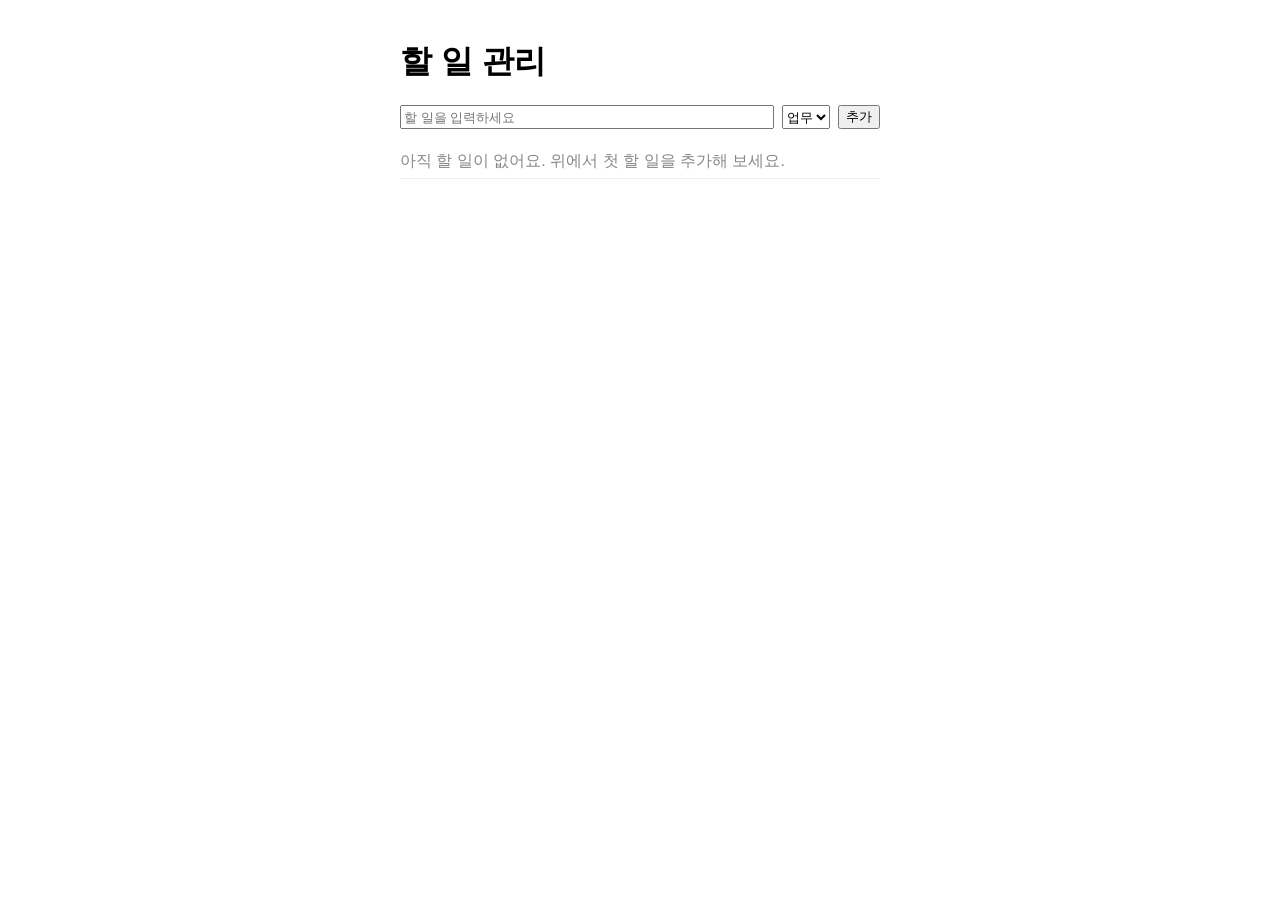
==== Study-02/todo-app/index.html @ 8094982e "Add core todo actions: add, toggle, edit, delete Implements addTodo/updateTodo/toggleTodo/deleteTodo" ====
<!DOCTYPE html>
<html lang="ko">
<head>
  <meta charset="UTF-8">
  <meta name="viewport" content="width=device-width, initial-scale=1.0">
  <title>할 일 관리</title>
  <link rel="stylesheet" href="style.css">
</head>
<body>
  <h1>할 일 관리</h1>

  <!-- 진행률 영역: 다음 단계에서 채운다 -->
  <div id="progress"></div>

  <!-- 할 일 입력 폼 -->
  <form id="todo-form">
    <input type="text" id="todo-input" placeholder="할 일을 입력하세요" maxlength="100">
    <select id="todo-category">
      <option value="work">업무</option>
      <option value="personal">개인</option>
      <option value="study">공부</option>
    </select>
    <button type="submit">추가</button>
  </form>

  <!-- 필터 탭 영역: 다음 단계에서 채운다 -->
  <div id="filter-tabs"></div>

  <!-- 할 일 목록 -->
  <ul id="todo-list"></ul>

  <!-- 안내 배너 영역: 다음 단계에서 채운다 -->
  <div id="banner"></div>

  <script src="app.js" defer></script>
</body>
</html>
---- Study-02/todo-app/style.css ----
body {
  font-family: sans-serif;
  max-width: 480px;
  margin: 40px auto;
  padding: 0 16px;
}

form {
  display: flex;
  gap: 8px;
  margin-bottom: 16px;
}

#todo-input {
  flex: 1;
}

#todo-list {
  list-style: none;
  padding: 0;
}

#todo-list li {
  display: flex;
  align-items: center;
  gap: 8px;
  padding: 6px 0;
  border-bottom: 1px solid #eee;
}

.todo-text {
  flex: 1;
}

.done .todo-text {
  text-decoration: line-through;
  color: #999;
}

.todo-category {
  font-size: 0.85em;
  color: #666;
}

.todo-edit-input {
  flex: 1;
}

.empty-message {
  color: #888;
  text-align: center;
  padding: 24px 0;
  border-bottom: none;
}
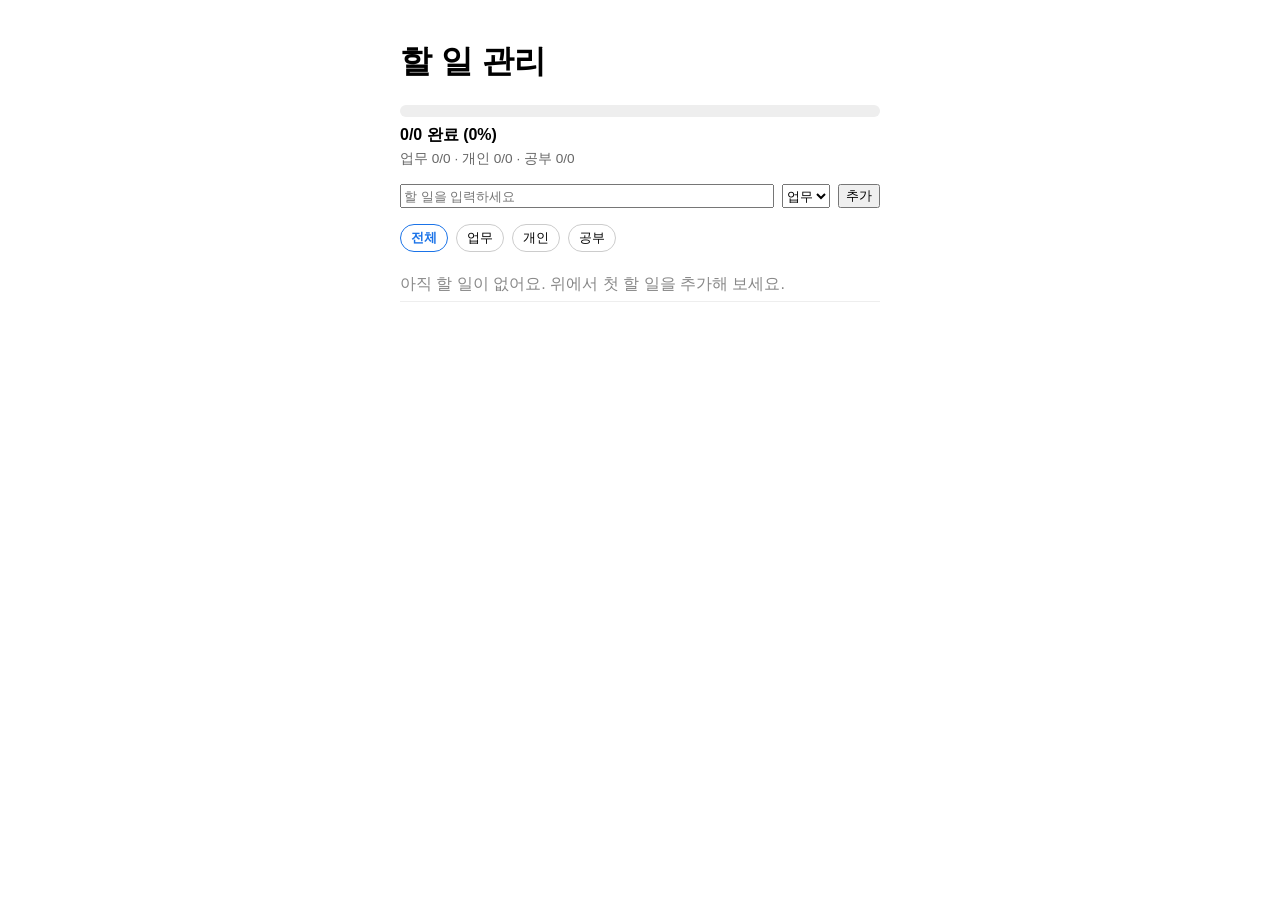
==== commit ef23da10: "Add category filter tabs and progress tracking getVisibleTodos() now filters by state.filter.categor" ====
--- a/Study-02/todo-app/index.html
+++ b/Study-02/todo-app/index.html
@@ -9,7 +9,7 @@
 <body>
   <h1>할 일 관리</h1>
 
-  <!-- 진행률 영역: 다음 단계에서 채운다 -->
+  <!-- 진행률 영역: app.js의 renderProgress()가 채운다 -->
   <div id="progress"></div>
 
   <!-- 할 일 입력 폼 -->
@@ -23,7 +23,7 @@
     <button type="submit">추가</button>
   </form>
 
-  <!-- 필터 탭 영역: 다음 단계에서 채운다 -->
+  <!-- 필터 탭 영역: app.js의 renderFilterTabs()가 채운다 -->
   <div id="filter-tabs"></div>
 
   <!-- 할 일 목록 -->
--- a/Study-02/todo-app/style.css
+++ b/Study-02/todo-app/style.css
@@ -13,6 +13,62 @@
 
 #todo-input {
   flex: 1;
+}
+
+#progress {
+  margin-bottom: 16px;
+}
+
+.progress-track {
+  width: 100%;
+  height: 12px;
+  background: #eee;
+  border-radius: 6px;
+  overflow: hidden;
+}
+
+.progress-fill {
+  height: 100%;
+  width: 0%;
+  background: #4caf50;
+  transition: width 0.3s ease;
+}
+
+.progress-summary {
+  margin: 8px 0 4px;
+  font-weight: bold;
+}
+
+.progress-by-category {
+  margin: 0;
+  font-size: 0.85em;
+  color: #666;
+}
+
+.progress-complete {
+  margin: 8px 0 0;
+  color: #2e7d32;
+  font-weight: bold;
+}
+
+#filter-tabs {
+  display: flex;
+  gap: 8px;
+  margin-bottom: 16px;
+}
+
+.filter-tab {
+  padding: 4px 10px;
+  border: 1px solid #ccc;
+  border-radius: 999px;
+  background: #fff;
+  cursor: pointer;
+}
+
+.filter-tab.active {
+  border-color: #1a73e8;
+  color: #1a73e8;
+  font-weight: bold;
 }
 
 #todo-list {
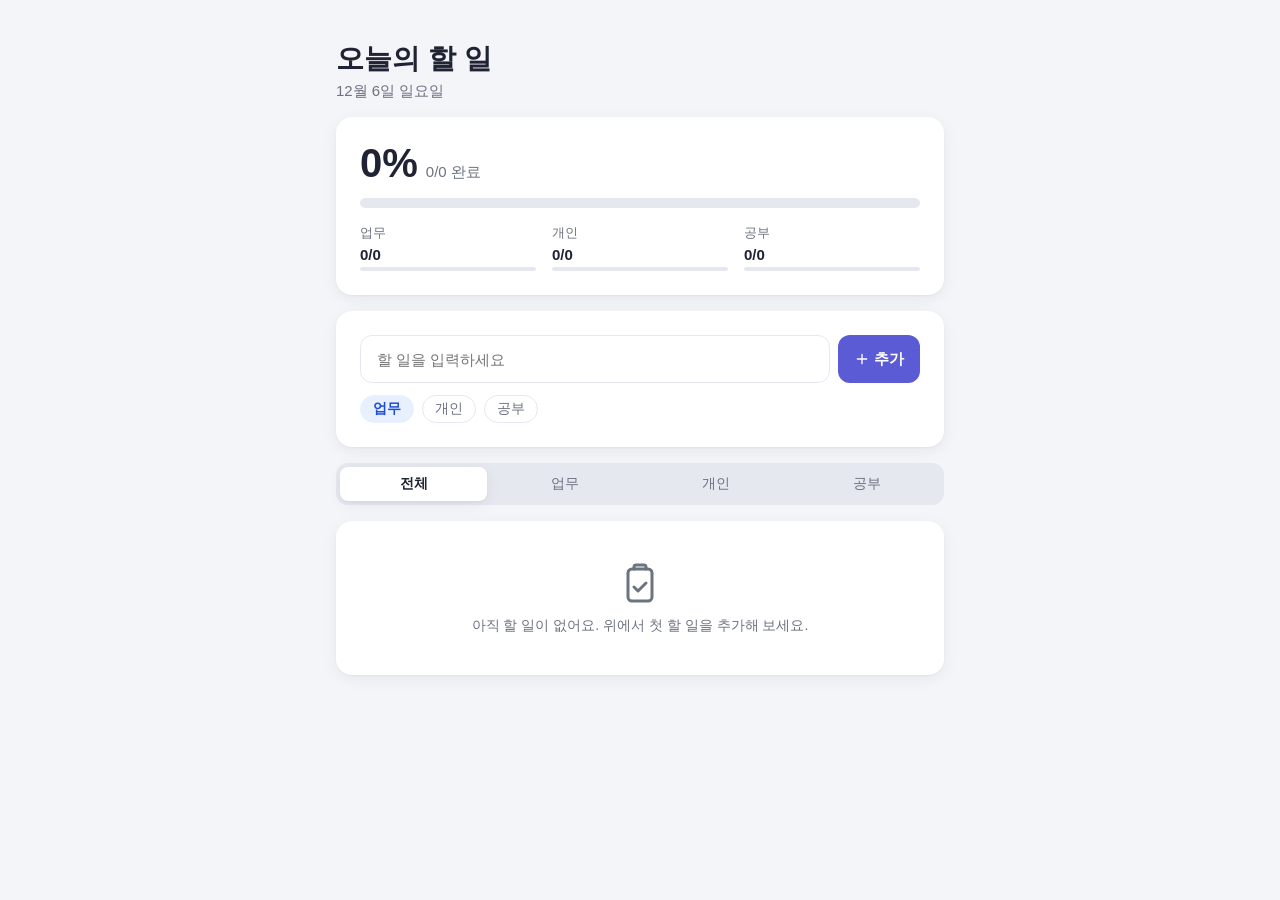
==== commit 018fd3e6: "Redesign todo-app with a Notion/Linear-style minimal UI Pure CSS + inline SVG only, no external font" ====
--- a/Study-02/todo-app/index.html
+++ b/Study-02/todo-app/index.html
@@ -7,30 +7,50 @@
   <link rel="stylesheet" href="style.css">
 </head>
 <body>
-  <h1>할 일 관리</h1>
+  <main class="page">
+    <header class="app-header">
+      <h1>오늘의 할 일</h1>
+      <p id="today-date" class="app-date"></p>
+    </header>
 
-  <!-- 진행률 영역: app.js의 renderProgress()가 채운다 -->
-  <div id="progress"></div>
+    <!-- 진행률 카드: app.js의 renderProgress()가 채운다 -->
+    <section id="progress" class="card progress-card"></section>
 
-  <!-- 할 일 입력 폼 -->
-  <form id="todo-form">
-    <input type="text" id="todo-input" placeholder="할 일을 입력하세요" maxlength="100">
-    <select id="todo-category">
-      <option value="work">업무</option>
-      <option value="personal">개인</option>
-      <option value="study">공부</option>
-    </select>
-    <button type="submit">추가</button>
-  </form>
+    <!-- 할 일 입력 카드 -->
+    <section class="card input-card">
+      <form id="todo-form" class="todo-form">
+        <div class="todo-form-row">
+          <input type="text" id="todo-input" class="todo-input" placeholder="할 일을 입력하세요" maxlength="100">
+          <button type="submit" class="btn-primary">
+            <svg width="16" height="16" viewBox="0 0 24 24" fill="none" stroke="currentColor" stroke-width="2" stroke-linecap="round" stroke-linejoin="round" aria-hidden="true"><path d="M12 5v14M5 12h14"/></svg>
+            <span>추가</span>
+          </button>
+        </div>
 
-  <!-- 필터 탭 영역: app.js의 renderFilterTabs()가 채운다 -->
-  <div id="filter-tabs"></div>
+        <div class="category-chips" role="radiogroup" aria-label="카테고리 선택">
+          <input type="radio" name="category" id="category-work" class="chip-input" value="work" checked>
+          <label for="category-work" class="chip chip-work">업무</label>
 
-  <!-- 할 일 목록 -->
-  <ul id="todo-list"></ul>
+          <input type="radio" name="category" id="category-personal" class="chip-input" value="personal">
+          <label for="category-personal" class="chip chip-personal">개인</label>
 
-  <!-- 안내 배너 영역: 다음 단계에서 채운다 -->
-  <div id="banner"></div>
+          <input type="radio" name="category" id="category-study" class="chip-input" value="study">
+          <label for="category-study" class="chip chip-study">공부</label>
+        </div>
+      </form>
+    </section>
+
+    <!-- 필터 탭 영역: app.js의 renderFilterTabs()가 채운다 -->
+    <div id="filter-tabs" class="filter-tabs"></div>
+
+    <!-- 할 일 목록 카드 -->
+    <section class="card list-card">
+      <ul id="todo-list" class="todo-list"></ul>
+    </section>
+
+    <!-- 안내 배너 영역: 다음 단계에서 채운다 -->
+    <div id="banner"></div>
+  </main>
 
   <script src="app.js" defer></script>
 </body>
--- a/Study-02/todo-app/style.css
+++ b/Study-02/todo-app/style.css
@@ -1,110 +1,566 @@
+:root {
+  /* 색 */
+  --bg: #f4f5f9;
+  --card-bg: #ffffff;
+  --text: #1f2333;
+  --text-secondary: #6b7280;
+  --border: #e6e8f0;
+  --primary: #5b5bd6;
+  --primary-light: #ececff;
+  --success: #10b981;
+
+  --work-bg: #e8f0fe;
+  --work-text: #1d4ed8;
+  --personal-bg: #e6f7f0;
+  --personal-text: #047857;
+  --study-bg: #fff4e0;
+  --study-text: #b45309;
+
+  /* 둥근 정도 */
+  --radius-card: 16px;
+  --radius-control: 12px;
+  --radius-pill: 999px;
+
+  /* 간격 (4px 배수) */
+  --space-4: 4px;
+  --space-8: 8px;
+  --space-12: 12px;
+  --space-16: 16px;
+  --space-24: 24px;
+  --space-32: 32px;
+
+  /* 그림자 */
+  --shadow: 0 1px 2px rgba(16, 24, 40, .04), 0 4px 16px rgba(16, 24, 40, .06);
+
+  /* 글꼴 */
+  --font-family: -apple-system, "Pretendard", "Apple SD Gothic Neo", "Malgun Gothic", "Segoe UI", sans-serif;
+
+  /* 모션 */
+  --transition-fast: 0.2s ease;
+  --transition-bar: 0.4s ease;
+}
+
+* {
+  box-sizing: border-box;
+}
+
 body {
-  font-family: sans-serif;
-  max-width: 480px;
+  margin: 0;
+  background: var(--bg);
+  color: var(--text);
+  font-family: var(--font-family);
+  font-size: 15px;
+  font-variant-numeric: tabular-nums;
+}
+
+button,
+input,
+select {
+  font-family: inherit;
+}
+
+:focus-visible {
+  outline: 2px solid var(--primary);
+  outline-offset: 2px;
+}
+
+/* ===== 레이아웃 ===== */
+.page {
+  max-width: 640px;
   margin: 40px auto;
-  padding: 0 16px;
-}
-
-form {
-  display: flex;
-  gap: 8px;
-  margin-bottom: 16px;
-}
-
-#todo-input {
-  flex: 1;
-}
-
-#progress {
-  margin-bottom: 16px;
+  padding: 0 var(--space-16);
+  display: flex;
+  flex-direction: column;
+  gap: var(--space-16);
+}
+
+.app-header h1 {
+  margin: 0;
+  font-size: 28px;
+  font-weight: 700;
+}
+
+.app-date {
+  margin: var(--space-4) 0 0;
+  color: var(--text-secondary);
+}
+
+.card {
+  background: var(--card-bg);
+  border-radius: var(--radius-card);
+  box-shadow: var(--shadow);
+  padding: var(--space-24);
+}
+
+#banner:empty {
+  display: none;
+}
+
+/* ===== 진행률 카드 ===== */
+.progress-summary {
+  display: flex;
+  align-items: baseline;
+  gap: var(--space-8);
+}
+
+.progress-percent {
+  font-size: 40px;
+  font-weight: 700;
+}
+
+.progress-percent.complete {
+  color: var(--success);
+}
+
+.progress-count {
+  color: var(--text-secondary);
 }
 
 .progress-track {
-  width: 100%;
-  height: 12px;
-  background: #eee;
-  border-radius: 6px;
+  margin-top: var(--space-12);
+  height: 10px;
+  border-radius: var(--radius-pill);
+  background: var(--border);
   overflow: hidden;
 }
 
 .progress-fill {
   height: 100%;
   width: 0%;
-  background: #4caf50;
-  transition: width 0.3s ease;
-}
-
-.progress-summary {
-  margin: 8px 0 4px;
-  font-weight: bold;
-}
-
-.progress-by-category {
+  border-radius: var(--radius-pill);
+  background: linear-gradient(90deg, var(--primary-light), var(--primary));
+  transition: width var(--transition-bar);
+}
+
+.progress-track.complete .progress-fill {
+  background: var(--success);
+}
+
+.progress-categories {
+  display: grid;
+  grid-template-columns: repeat(3, 1fr);
+  gap: var(--space-16);
+  margin-top: var(--space-16);
+}
+
+.progress-category-item {
+  display: flex;
+  flex-direction: column;
+  gap: var(--space-4);
+}
+
+.progress-category-label {
+  font-size: 13px;
+  color: var(--text-secondary);
+}
+
+.progress-category-count {
+  font-weight: 600;
+}
+
+.progress-mini-track {
+  height: 4px;
+  border-radius: var(--radius-pill);
+  background: var(--border);
+  overflow: hidden;
+}
+
+.progress-mini-fill {
+  height: 100%;
+  width: 0%;
+  background: var(--primary);
+  transition: width var(--transition-bar);
+}
+
+.progress-complete {
+  margin: var(--space-16) 0 0;
+  color: var(--success);
+  font-weight: 600;
+}
+
+/* ===== 입력 카드 ===== */
+.todo-form {
+  display: flex;
+  flex-direction: column;
+  gap: var(--space-12);
+}
+
+.todo-form-row {
+  display: flex;
+  gap: var(--space-8);
+}
+
+.todo-input {
+  flex: 1;
+  min-width: 0;
+  height: 48px;
+  padding: 0 var(--space-16);
+  border: 1px solid var(--border);
+  border-radius: var(--radius-control);
+  background: var(--card-bg);
+  color: var(--text);
+  font-size: 15px;
+  transition: border-color var(--transition-fast), box-shadow var(--transition-fast);
+}
+
+.todo-input:focus {
+  outline: none;
+  border-color: var(--primary);
+  box-shadow: 0 0 0 4px var(--primary-light);
+}
+
+.btn-primary {
+  display: flex;
+  align-items: center;
+  gap: var(--space-4);
+  height: 48px;
+  padding: 0 var(--space-16);
+  border: none;
+  border-radius: var(--radius-control);
+  background: var(--primary);
+  color: #fff;
+  font-size: 15px;
+  font-weight: 600;
+  cursor: pointer;
+  transition: filter var(--transition-fast), transform 0.1s ease;
+}
+
+.btn-primary:hover {
+  filter: brightness(1.08);
+}
+
+.btn-primary:active {
+  transform: scale(.97);
+}
+
+.category-chips {
+  display: flex;
+  flex-wrap: wrap;
+  gap: var(--space-8);
+}
+
+.chip-input {
+  position: absolute;
+  width: 1px;
+  height: 1px;
+  padding: 0;
+  margin: -1px;
+  overflow: hidden;
+  clip: rect(0, 0, 0, 0);
+  white-space: nowrap;
+  border: 0;
+}
+
+.chip {
+  display: inline-flex;
+  align-items: center;
+  padding: var(--space-4) var(--space-12);
+  border: 1px solid var(--border);
+  border-radius: var(--radius-pill);
+  background: var(--card-bg);
+  color: var(--text-secondary);
+  font-size: 14px;
+  cursor: pointer;
+  user-select: none;
+  transition: background-color var(--transition-fast), color var(--transition-fast), border-color var(--transition-fast);
+}
+
+.chip-input:checked + .chip {
+  font-weight: 600;
+}
+
+.chip-input:checked + .chip-work {
+  background: var(--work-bg);
+  color: var(--work-text);
+  border-color: var(--work-bg);
+}
+
+.chip-input:checked + .chip-personal {
+  background: var(--personal-bg);
+  color: var(--personal-text);
+  border-color: var(--personal-bg);
+}
+
+.chip-input:checked + .chip-study {
+  background: var(--study-bg);
+  color: var(--study-text);
+  border-color: var(--study-bg);
+}
+
+.chip-input:focus-visible + .chip {
+  outline: 2px solid var(--primary);
+  outline-offset: 2px;
+}
+
+/* ===== 필터 탭 (세그먼트 컨트롤) ===== */
+.filter-tabs {
+  display: flex;
+  gap: var(--space-4);
+  padding: var(--space-4);
+  background: var(--border);
+  border-radius: var(--radius-control);
+}
+
+.filter-tab {
+  flex: 1;
+  padding: var(--space-8) 0;
+  border: none;
+  border-radius: calc(var(--radius-control) - 4px);
+  background: transparent;
+  color: var(--text-secondary);
+  font-size: 14px;
+  cursor: pointer;
+  transition: background-color var(--transition-fast), color var(--transition-fast), box-shadow var(--transition-fast);
+}
+
+.filter-tab.active {
+  background: var(--card-bg);
+  color: var(--text);
+  font-weight: 600;
+  box-shadow: var(--shadow);
+}
+
+/* ===== 할 일 목록 카드 ===== */
+.list-card {
+  padding: var(--space-8) var(--space-24);
+}
+
+.todo-list {
+  list-style: none;
   margin: 0;
-  font-size: 0.85em;
-  color: #666;
-}
-
-.progress-complete {
-  margin: 8px 0 0;
-  color: #2e7d32;
-  font-weight: bold;
-}
-
-#filter-tabs {
-  display: flex;
-  gap: 8px;
-  margin-bottom: 16px;
-}
-
-.filter-tab {
-  padding: 4px 10px;
-  border: 1px solid #ccc;
-  border-radius: 999px;
-  background: #fff;
+  padding: 0;
+}
+
+.todo-item {
+  display: flex;
+  align-items: center;
+  gap: var(--space-12);
+  padding: var(--space-12) 0;
+  border-bottom: 1px solid var(--border);
+  border-radius: 8px;
+  transition: background-color var(--transition-fast);
+  animation: slide-in 0.2s ease;
+}
+
+.todo-item:last-child {
+  border-bottom: none;
+}
+
+.todo-item:hover {
+  background: var(--bg);
+}
+
+/* 완료 체크박스: 기본 모양을 지우고 22px 원형으로 새로 그린다 */
+.todo-toggle {
+  appearance: none;
+  flex-shrink: 0;
+  width: 22px;
+  height: 22px;
+  border: 2px solid var(--border);
+  border-radius: 50%;
+  background: var(--card-bg);
   cursor: pointer;
-}
-
-.filter-tab.active {
-  border-color: #1a73e8;
-  color: #1a73e8;
-  font-weight: bold;
-}
-
-#todo-list {
-  list-style: none;
-  padding: 0;
-}
-
-#todo-list li {
-  display: flex;
-  align-items: center;
-  gap: 8px;
-  padding: 6px 0;
-  border-bottom: 1px solid #eee;
+  position: relative;
+  transition: background-color var(--transition-fast), border-color var(--transition-fast);
+}
+
+.todo-toggle:checked {
+  background: var(--primary);
+  border-color: var(--primary);
+}
+
+.todo-toggle:checked::after {
+  content: "";
+  position: absolute;
+  left: 6px;
+  top: 2px;
+  width: 6px;
+  height: 11px;
+  border: solid #fff;
+  border-width: 0 2px 2px 0;
+  transform: rotate(45deg);
 }
 
 .todo-text {
   flex: 1;
-}
-
-.done .todo-text {
-  text-decoration: line-through;
-  color: #999;
+  min-width: 0;
+  overflow-wrap: break-word;
+  text-decoration-line: line-through;
+  text-decoration-color: transparent;
+  transition: color var(--transition-fast), text-decoration-color var(--transition-fast);
+}
+
+.todo-item.done .todo-text {
+  color: var(--text-secondary);
+  text-decoration-color: currentColor;
 }
 
 .todo-category {
-  font-size: 0.85em;
-  color: #666;
+  flex-shrink: 0;
+  padding: var(--space-4) var(--space-12);
+  border-radius: var(--radius-pill);
+  font-size: 13px;
+  font-weight: 600;
+  white-space: nowrap;
+}
+
+.todo-category-work {
+  background: var(--work-bg);
+  color: var(--work-text);
+}
+
+.todo-category-personal {
+  background: var(--personal-bg);
+  color: var(--personal-text);
+}
+
+.todo-category-study {
+  background: var(--study-bg);
+  color: var(--study-text);
+}
+
+.todo-actions {
+  display: flex;
+  gap: var(--space-4);
+  flex-shrink: 0;
+  opacity: 0;
+  transition: opacity var(--transition-fast);
+}
+
+.todo-item:hover .todo-actions,
+.todo-item:focus-within .todo-actions {
+  opacity: 1;
+}
+
+@media (hover: none) {
+  .todo-actions {
+    opacity: 1;
+  }
+}
+
+.icon-button {
+  display: inline-flex;
+  align-items: center;
+  justify-content: center;
+  width: 32px;
+  height: 32px;
+  border: none;
+  border-radius: 8px;
+  background: transparent;
+  color: var(--text-secondary);
+  cursor: pointer;
+  transition: background-color var(--transition-fast), color var(--transition-fast);
+}
+
+.icon-button:hover {
+  background: var(--border);
+  color: var(--text);
+}
+
+/* 수정 모드: 입력창 + 카테고리 select */
+.todo-item.editing {
+  gap: var(--space-8);
 }
 
 .todo-edit-input {
   flex: 1;
-}
-
+  min-width: 0;
+  height: 40px;
+  padding: 0 var(--space-12);
+  border: 1px solid var(--primary);
+  border-radius: var(--radius-control);
+  font-size: 15px;
+}
+
+.todo-edit-input:focus {
+  outline: none;
+  box-shadow: 0 0 0 4px var(--primary-light);
+}
+
+.todo-edit-category {
+  flex-shrink: 0;
+  height: 40px;
+  padding: 0 var(--space-8);
+  border: 1px solid var(--border);
+  border-radius: var(--radius-control);
+  background: var(--card-bg);
+  color: var(--text);
+  font-size: 14px;
+}
+
+/* 빈 상태 */
 .empty-message {
-  color: #888;
+  display: flex;
+  flex-direction: column;
+  align-items: center;
+  justify-content: center;
+  gap: var(--space-8);
+  padding: var(--space-32) 0;
+  color: var(--text-secondary);
   text-align: center;
-  padding: 24px 0;
   border-bottom: none;
-}
+  animation: none;
+}
+
+.empty-icon {
+  color: var(--text-secondary);
+}
+
+.empty-icon svg {
+  display: block;
+}
+
+.empty-message p {
+  margin: 0;
+  font-size: 14px;
+}
+
+/* ===== 모션 ===== */
+@keyframes slide-in {
+  from {
+    opacity: 0;
+    transform: translateY(-6px);
+  }
+  to {
+    opacity: 1;
+    transform: translateY(0);
+  }
+}
+
+@media (prefers-reduced-motion: reduce) {
+  *,
+  *::before,
+  *::after {
+    animation-duration: 0.01ms !important;
+    animation-iteration-count: 1 !important;
+    transition-duration: 0.01ms !important;
+  }
+}
+
+/* ===== 반응형 (360px까지 가로 스크롤 없이) ===== */
+@media (max-width: 480px) {
+  .card {
+    padding: var(--space-16);
+  }
+
+  .list-card {
+    padding: var(--space-8) var(--space-16);
+  }
+
+  .app-header h1 {
+    font-size: 24px;
+  }
+
+  .progress-percent {
+    font-size: 32px;
+  }
+
+  .progress-categories {
+    gap: var(--space-8);
+  }
+
+  .progress-category-label,
+  .progress-category-count {
+    font-size: 12px;
+  }
+}
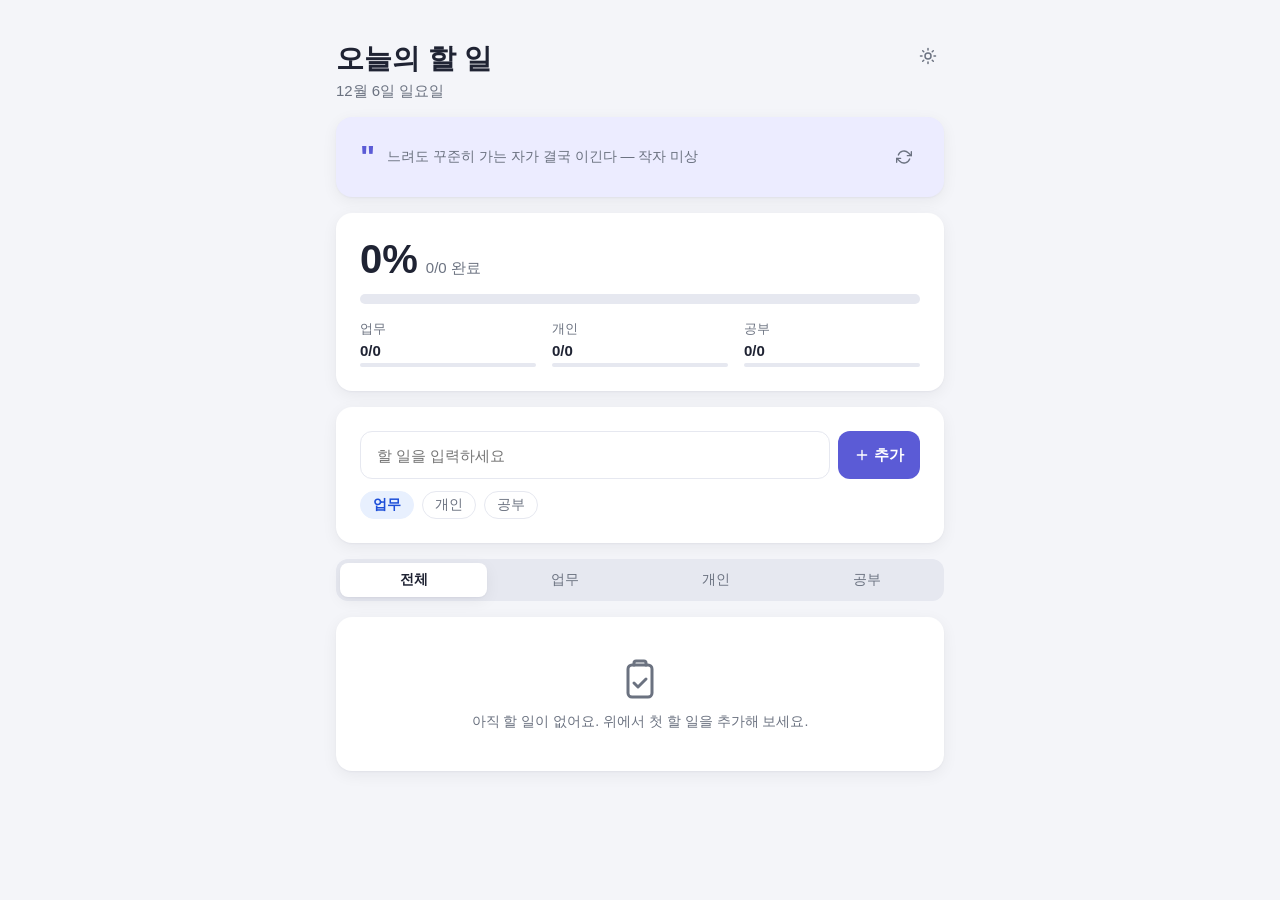
==== commit 97679ce5: "Add progress bar animation, dark mode, daily quote, and confetti Progress card is now built once (bu" ====
--- a/Study-02/todo-app/index.html
+++ b/Study-02/todo-app/index.html
@@ -4,16 +4,45 @@
   <meta charset="UTF-8">
   <meta name="viewport" content="width=device-width, initial-scale=1.0">
   <title>할 일 관리</title>
+  <meta name="color-scheme" content="light dark">
+  <!-- 화면이 깜빡이지 않도록 스타일시트보다 먼저 테마를 정한다 -->
+  <script>
+    (function () {
+      var theme = null;
+      try {
+        var settings = JSON.parse(localStorage.getItem("todo-app:settings"));
+        if (settings && settings.theme) theme = settings.theme;
+      } catch (error) {
+        theme = null;
+      }
+      if (!theme) {
+        theme = window.matchMedia("(prefers-color-scheme: dark)").matches ? "dark" : "light";
+      }
+      document.documentElement.setAttribute("data-theme", theme);
+    })();
+  </script>
   <link rel="stylesheet" href="style.css">
 </head>
 <body>
   <main class="page">
     <header class="app-header">
-      <h1>오늘의 할 일</h1>
-      <p id="today-date" class="app-date"></p>
+      <div class="app-header-row">
+        <div>
+          <h1>오늘의 할 일</h1>
+          <p id="today-date" class="app-date"></p>
+        </div>
+        <button type="button" id="theme-toggle" class="icon-button" aria-label="테마 바꾸기"></button>
+      </div>
     </header>
 
-    <!-- 진행률 카드: app.js의 renderProgress()가 채운다 -->
+    <!-- 오늘의 격언 카드: app.js의 renderQuote()가 채운다 -->
+    <section class="card quote-card">
+      <span class="quote-mark" aria-hidden="true">"</span>
+      <p id="quote-text" class="quote-text"></p>
+      <button type="button" id="quote-next" class="icon-button quote-next-btn" aria-label="다른 격언 보기"></button>
+    </section>
+
+    <!-- 진행률 카드: app.js의 buildProgressSkeleton()/updateProgress()가 채운다 -->
     <section id="progress" class="card progress-card"></section>
 
     <!-- 할 일 입력 카드 -->
--- a/Study-02/todo-app/style.css
+++ b/Study-02/todo-app/style.css
@@ -8,6 +8,7 @@
   --primary: #5b5bd6;
   --primary-light: #ececff;
   --success: #10b981;
+  --on-primary: #ffffff; /* 포인트 색 위에 올라가는 글자/아이콘 색 */
 
   --work-bg: #e8f0fe;
   --work-text: #1d4ed8;
@@ -37,7 +38,29 @@
 
   /* 모션 */
   --transition-fast: 0.2s ease;
-  --transition-bar: 0.4s ease;
+  --transition-theme: 0.3s ease;
+  --transition-bar-main: 0.8s ease-out;
+  --transition-bar-mini: 0.6s ease-out;
+}
+
+/* ===== 다크 모드 토큰 ===== */
+:root[data-theme="dark"] {
+  --bg: #0f1117;
+  --card-bg: #181b24;
+  --text: #e8eaf2;
+  --text-secondary: #9aa1b2;
+  --border: #2a2f3d;
+  --primary: #8b8bf5;
+  --primary-light: #25264a;
+  --shadow: 0 1px 2px rgba(0, 0, 0, .4), 0 4px 16px rgba(0, 0, 0, .4);
+  --on-primary: var(--bg); /* 밝은 포인트 색 위라 어두운 글자를 써야 대비가 나온다 */
+
+  --work-bg: #1e2a4a;
+  --work-text: #93b4ff;
+  --personal-bg: #12332a;
+  --personal-text: #6ee7b7;
+  --study-bg: #3a2a10;
+  --study-text: #fbbf24;
 }
 
 * {
@@ -51,6 +74,7 @@
   font-family: var(--font-family);
   font-size: 15px;
   font-variant-numeric: tabular-nums;
+  transition: background-color var(--transition-theme), color var(--transition-theme);
 }
 
 button,
@@ -62,6 +86,25 @@
 :focus-visible {
   outline: 2px solid var(--primary);
   outline-offset: 2px;
+}
+
+/* 테마 전환, 다크 토큰 전환 시 함께 부드럽게 바뀌어야 하는, 자체 transition이 없던 요소들 */
+.card,
+.app-header h1,
+.app-date,
+.progress-count,
+.progress-category-label,
+.progress-category-count,
+.todo-category,
+.progress-track,
+.progress-mini-track,
+.empty-icon,
+.todo-edit-input,
+.todo-edit-category,
+.filter-tabs,
+.quote-card,
+.quote-mark {
+  transition: background-color var(--transition-theme), color var(--transition-theme), border-color var(--transition-theme), box-shadow var(--transition-theme);
 }
 
 /* ===== 레이아웃 ===== */
@@ -74,6 +117,13 @@
   gap: var(--space-16);
 }
 
+.app-header-row {
+  display: flex;
+  align-items: flex-start;
+  justify-content: space-between;
+  gap: var(--space-12);
+}
+
 .app-header h1 {
   margin: 0;
   font-size: 28px;
@@ -96,7 +146,41 @@
   display: none;
 }
 
+/* ===== 오늘의 격언 카드 ===== */
+.quote-card {
+  display: flex;
+  align-items: center;
+  gap: var(--space-12);
+  background: var(--primary-light);
+  box-shadow: var(--shadow);
+}
+
+.quote-mark {
+  flex-shrink: 0;
+  font-size: 32px;
+  line-height: 1;
+  font-weight: 700;
+  color: var(--primary);
+}
+
+.quote-text {
+  flex: 1;
+  margin: 0;
+  color: var(--text-secondary);
+  font-size: 14px;
+  transition: opacity 0.15s ease;
+}
+
+.quote-next-btn {
+  flex-shrink: 0;
+}
+
 /* ===== 진행률 카드 ===== */
+.progress-card {
+  position: relative;
+  overflow: hidden;
+}
+
 .progress-summary {
   display: flex;
   align-items: baseline;
@@ -125,15 +209,38 @@
 }
 
 .progress-fill {
+  position: relative;
   height: 100%;
   width: 0%;
   border-radius: var(--radius-pill);
   background: linear-gradient(90deg, var(--primary-light), var(--primary));
-  transition: width var(--transition-bar);
+  overflow: hidden;
+  transition: width var(--transition-bar-main);
 }
 
 .progress-track.complete .progress-fill {
   background: var(--success);
+}
+
+/* 진행 바 안에서 왼쪽에서 오른쪽으로 천천히 흐르는 빛 효과 */
+.progress-fill::after {
+  content: "";
+  position: absolute;
+  top: 0;
+  left: -50%;
+  width: 50%;
+  height: 100%;
+  background: linear-gradient(90deg, transparent, rgba(255, 255, 255, .55), transparent);
+  animation: shimmer 2.5s linear infinite;
+}
+
+@keyframes shimmer {
+  from {
+    left: -50%;
+  }
+  to {
+    left: 150%;
+  }
 }
 
 .progress-categories {
@@ -169,13 +276,42 @@
   height: 100%;
   width: 0%;
   background: var(--primary);
-  transition: width var(--transition-bar);
+  transition: width var(--transition-bar-mini), background-color var(--transition-theme);
 }
 
 .progress-complete {
   margin: var(--space-16) 0 0;
   color: var(--success);
   font-weight: 600;
+}
+
+/* 완료 축하 색종이 효과 */
+.confetti-container {
+  position: absolute;
+  inset: 0;
+  overflow: hidden;
+  pointer-events: none;
+}
+
+.confetti-piece {
+  position: absolute;
+  top: -10px;
+  width: 8px;
+  height: 8px;
+  border-radius: 2px;
+  animation: confetti-fall 2s ease-out forwards;
+  animation-delay: var(--fall-delay, 0s);
+}
+
+@keyframes confetti-fall {
+  0% {
+    transform: translate(0, 0) rotate(0deg);
+    opacity: 1;
+  }
+  100% {
+    transform: translate(var(--fall-x, 0), 220px) rotate(var(--fall-rotate, 360deg));
+    opacity: 0;
+  }
 }
 
 /* ===== 입력 카드 ===== */
@@ -200,7 +336,7 @@
   background: var(--card-bg);
   color: var(--text);
   font-size: 15px;
-  transition: border-color var(--transition-fast), box-shadow var(--transition-fast);
+  transition: border-color var(--transition-fast), box-shadow var(--transition-fast), background-color var(--transition-theme), color var(--transition-theme);
 }
 
 .todo-input:focus {
@@ -218,11 +354,11 @@
   border: none;
   border-radius: var(--radius-control);
   background: var(--primary);
-  color: #fff;
+  color: var(--on-primary);
   font-size: 15px;
   font-weight: 600;
   cursor: pointer;
-  transition: filter var(--transition-fast), transform 0.1s ease;
+  transition: filter var(--transition-fast), transform 0.1s ease, background-color var(--transition-theme), color var(--transition-theme);
 }
 
 .btn-primary:hover {
@@ -338,7 +474,7 @@
   padding: var(--space-12) 0;
   border-bottom: 1px solid var(--border);
   border-radius: 8px;
-  transition: background-color var(--transition-fast);
+  transition: background-color var(--transition-fast), border-color var(--transition-theme);
   animation: slide-in 0.2s ease;
 }
 
@@ -376,7 +512,7 @@
   top: 2px;
   width: 6px;
   height: 11px;
-  border: solid #fff;
+  border: solid var(--on-primary);
   border-width: 0 2px 2px 0;
   transform: rotate(45deg);
 }
@@ -470,6 +606,8 @@
   border: 1px solid var(--primary);
   border-radius: var(--radius-control);
   font-size: 15px;
+  background: var(--card-bg);
+  color: var(--text);
 }
 
 .todo-edit-input:focus {
@@ -563,4 +701,12 @@
   .progress-category-count {
     font-size: 12px;
   }
-}
+
+  .quote-card {
+    padding: var(--space-16);
+  }
+
+  .quote-text {
+    font-size: 13px;
+  }
+}
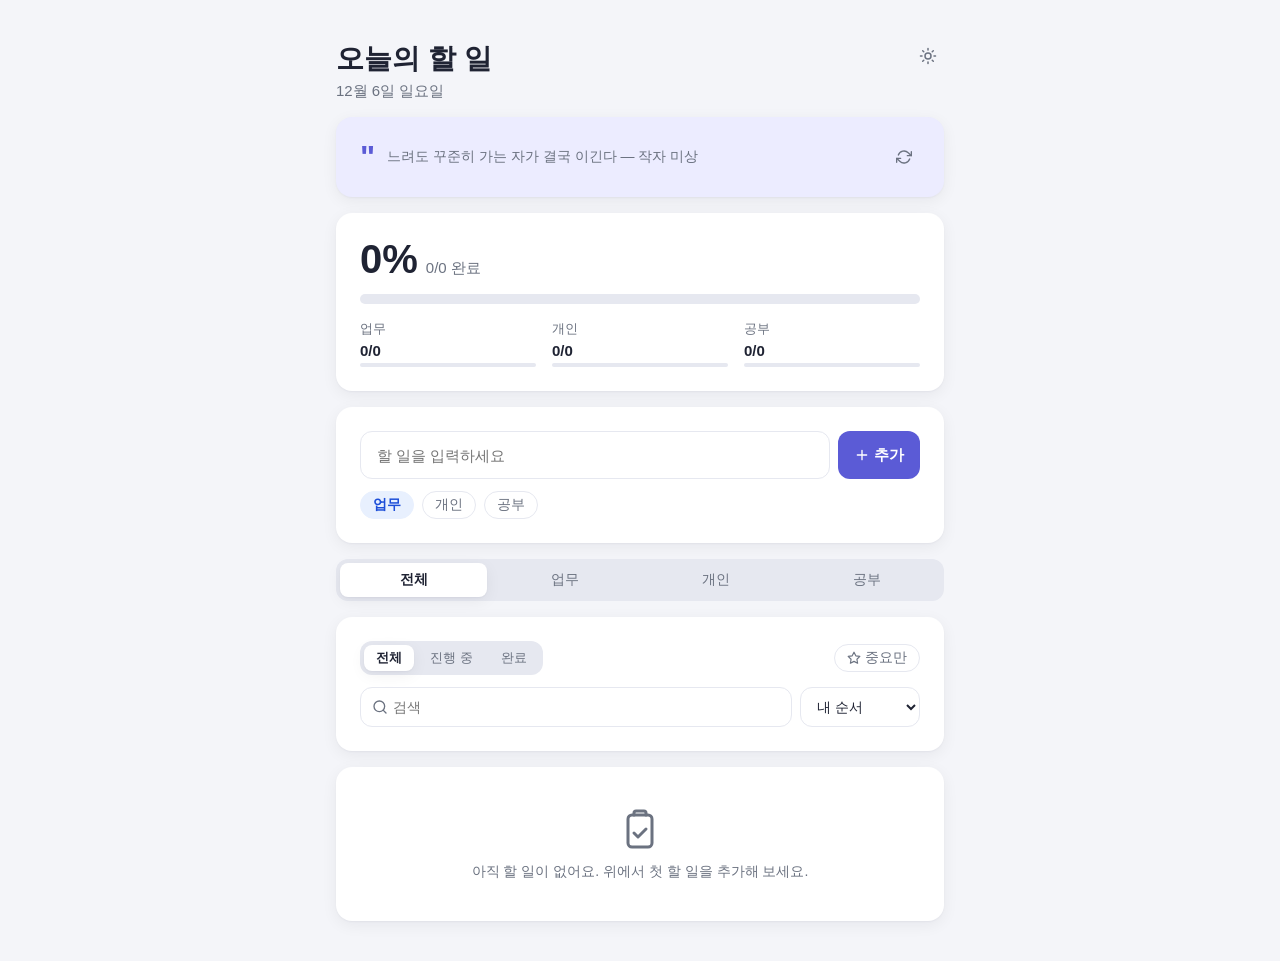
==== commit 56c95260: "Add sort, drag-and-drop reorder, status filter, search, and important flag Data: todos gain importan" ====
--- a/Study-02/todo-app/index.html
+++ b/Study-02/todo-app/index.html
@@ -69,8 +69,37 @@
       </form>
     </section>
 
-    <!-- 필터 탭 영역: app.js의 renderFilterTabs()가 채운다 -->
+    <!-- 카테고리 필터 탭: app.js의 renderFilterTabs()가 채운다 -->
     <div id="filter-tabs" class="filter-tabs"></div>
+
+    <!-- 상태 필터/검색/정렬/중요만: 검색창과 정렬 select는 여기서 한 번만 만들어 render()가 건드리지 않는다 -->
+    <section class="card list-controls">
+      <div class="list-controls-row">
+        <div id="status-tabs" class="status-tabs"></div>
+        <button type="button" id="important-only-toggle" class="chip important-only-chip" aria-pressed="false">
+          <svg width="14" height="14" viewBox="0 0 24 24" fill="none" stroke="currentColor" stroke-width="2" stroke-linecap="round" stroke-linejoin="round" aria-hidden="true"><polygon points="12 2 15.09 8.26 22 9.27 17 14.14 18.18 21.02 12 17.77 5.82 21.02 7 14.14 2 9.27 8.91 8.26 12 2"/></svg>
+          <span>중요만</span>
+        </button>
+      </div>
+      <div class="list-controls-row">
+        <div class="search-box">
+          <svg class="search-icon" width="16" height="16" viewBox="0 0 24 24" fill="none" stroke="currentColor" stroke-width="2" stroke-linecap="round" stroke-linejoin="round" aria-hidden="true"><circle cx="11" cy="11" r="8"/><path d="m21 21-4.3-4.3"/></svg>
+          <input type="text" id="search-input" class="search-input" placeholder="검색">
+          <button type="button" id="search-clear" class="icon-button search-clear" aria-label="검색어 지우기" hidden>
+            <svg width="14" height="14" viewBox="0 0 24 24" fill="none" stroke="currentColor" stroke-width="2" stroke-linecap="round" stroke-linejoin="round" aria-hidden="true"><path d="M18 6 6 18M6 6l12 12"/></svg>
+          </button>
+        </div>
+        <select id="sort-select" class="sort-select" aria-label="정렬 방식">
+          <option value="custom">내 순서</option>
+          <option value="newest">최신순</option>
+          <option value="oldest">오래된순</option>
+          <option value="category">카테고리순</option>
+          <option value="important">중요 먼저</option>
+          <option value="incomplete">미완료 먼저</option>
+          <option value="alphabetical">가나다순</option>
+        </select>
+      </div>
+    </section>
 
     <!-- 할 일 목록 카드 -->
     <section class="card list-card">
--- a/Study-02/todo-app/style.css
+++ b/Study-02/todo-app/style.css
@@ -17,6 +17,9 @@
   --study-bg: #fff4e0;
   --study-text: #b45309;
 
+  --star-color: #f5b400;
+  --star-bg: #fff7e0;
+
   /* 둥근 정도 */
   --radius-card: 16px;
   --radius-control: 12px;
@@ -61,6 +64,8 @@
   --personal-text: #6ee7b7;
   --study-bg: #3a2a10;
   --study-text: #fbbf24;
+
+  --star-bg: #3a2f10;
 }
 
 * {
@@ -102,6 +107,9 @@
 .todo-edit-input,
 .todo-edit-category,
 .filter-tabs,
+.status-tabs,
+.search-input,
+.sort-select,
 .quote-card,
 .quote-mark {
   transition: background-color var(--transition-theme), color var(--transition-theme), border-color var(--transition-theme), box-shadow var(--transition-theme);
@@ -456,6 +464,119 @@
   box-shadow: var(--shadow);
 }
 
+/* ===== 상태 필터, 검색, 정렬, 중요만 ===== */
+.list-controls {
+  display: flex;
+  flex-direction: column;
+  gap: var(--space-12);
+}
+
+.list-controls-row {
+  display: flex;
+  align-items: center;
+  gap: var(--space-8);
+  flex-wrap: wrap;
+}
+
+.status-tabs {
+  display: flex;
+  gap: var(--space-4);
+  padding: var(--space-4);
+  background: var(--border);
+  border-radius: var(--radius-control);
+  flex-shrink: 0;
+}
+
+.status-tab {
+  padding: var(--space-4) var(--space-12);
+  border: none;
+  border-radius: calc(var(--radius-control) - 4px);
+  background: transparent;
+  color: var(--text-secondary);
+  font-size: 13px;
+  cursor: pointer;
+  transition: background-color var(--transition-fast), color var(--transition-fast), box-shadow var(--transition-fast);
+}
+
+.status-tab.active {
+  background: var(--card-bg);
+  color: var(--text);
+  font-weight: 600;
+  box-shadow: var(--shadow);
+}
+
+.important-only-chip {
+  display: inline-flex;
+  align-items: center;
+  gap: var(--space-4);
+  margin-left: auto;
+}
+
+.important-only-chip.active {
+  background: var(--star-bg);
+  color: var(--star-color);
+  border-color: var(--star-bg);
+  font-weight: 600;
+}
+
+.search-box {
+  position: relative;
+  flex: 1;
+  min-width: 140px;
+}
+
+.search-icon {
+  position: absolute;
+  left: var(--space-12);
+  top: 50%;
+  transform: translateY(-50%);
+  color: var(--text-secondary);
+  pointer-events: none;
+}
+
+.search-input {
+  width: 100%;
+  height: 40px;
+  padding: 0 var(--space-32);
+  border: 1px solid var(--border);
+  border-radius: var(--radius-control);
+  background: var(--card-bg);
+  color: var(--text);
+  font-size: 14px;
+  transition: border-color var(--transition-fast), box-shadow var(--transition-fast);
+}
+
+.search-input:focus {
+  outline: none;
+  border-color: var(--primary);
+  box-shadow: 0 0 0 4px var(--primary-light);
+}
+
+.search-clear {
+  position: absolute;
+  right: var(--space-4);
+  top: 50%;
+  transform: translateY(-50%);
+  width: 28px;
+  height: 28px;
+}
+
+.search-clear[hidden] {
+  display: none;
+}
+
+.sort-select {
+  flex-shrink: 0;
+  height: 40px;
+  padding: 0 var(--space-12);
+  border: 1px solid var(--border);
+  border-radius: var(--radius-control);
+  background: var(--card-bg);
+  color: var(--text);
+  font-size: 14px;
+  cursor: pointer;
+}
+
 /* ===== 할 일 목록 카드 ===== */
 .list-card {
   padding: var(--space-8) var(--space-24);
@@ -484,6 +605,47 @@
 
 .todo-item:hover {
   background: var(--bg);
+}
+
+.todo-item.dragging {
+  opacity: 0.4;
+}
+
+.todo-item.drop-before {
+  box-shadow: inset 0 2px 0 0 var(--primary);
+}
+
+.todo-item.drop-after {
+  box-shadow: inset 0 -2px 0 0 var(--primary);
+}
+
+/* 드래그 핸들 (여섯 개 점 아이콘) */
+.drag-handle {
+  flex-shrink: 0;
+  display: inline-flex;
+  align-items: center;
+  justify-content: center;
+  width: 20px;
+  height: 32px;
+  border: none;
+  border-radius: 6px;
+  background: transparent;
+  color: var(--text-secondary);
+  cursor: grab;
+  transition: background-color var(--transition-fast), opacity var(--transition-fast);
+}
+
+.drag-handle:hover {
+  background: var(--border);
+}
+
+.drag-handle.disabled {
+  opacity: 0.35;
+  cursor: not-allowed;
+}
+
+.drag-handle.disabled:hover {
+  background: transparent;
 }
 
 /* 완료 체크박스: 기본 모양을 지우고 22px 원형으로 새로 그린다 */
@@ -555,6 +717,14 @@
   color: var(--study-text);
 }
 
+.star-toggle {
+  flex-shrink: 0;
+}
+
+.star-toggle.active {
+  color: var(--star-color);
+}
+
 .todo-actions {
   display: flex;
   gap: var(--space-4);
@@ -709,4 +879,16 @@
   .quote-text {
     font-size: 13px;
   }
-}
+
+  .list-controls {
+    padding: var(--space-16);
+  }
+
+  .important-only-chip span {
+    display: none;
+  }
+
+  .sort-select {
+    font-size: 13px;
+  }
+}
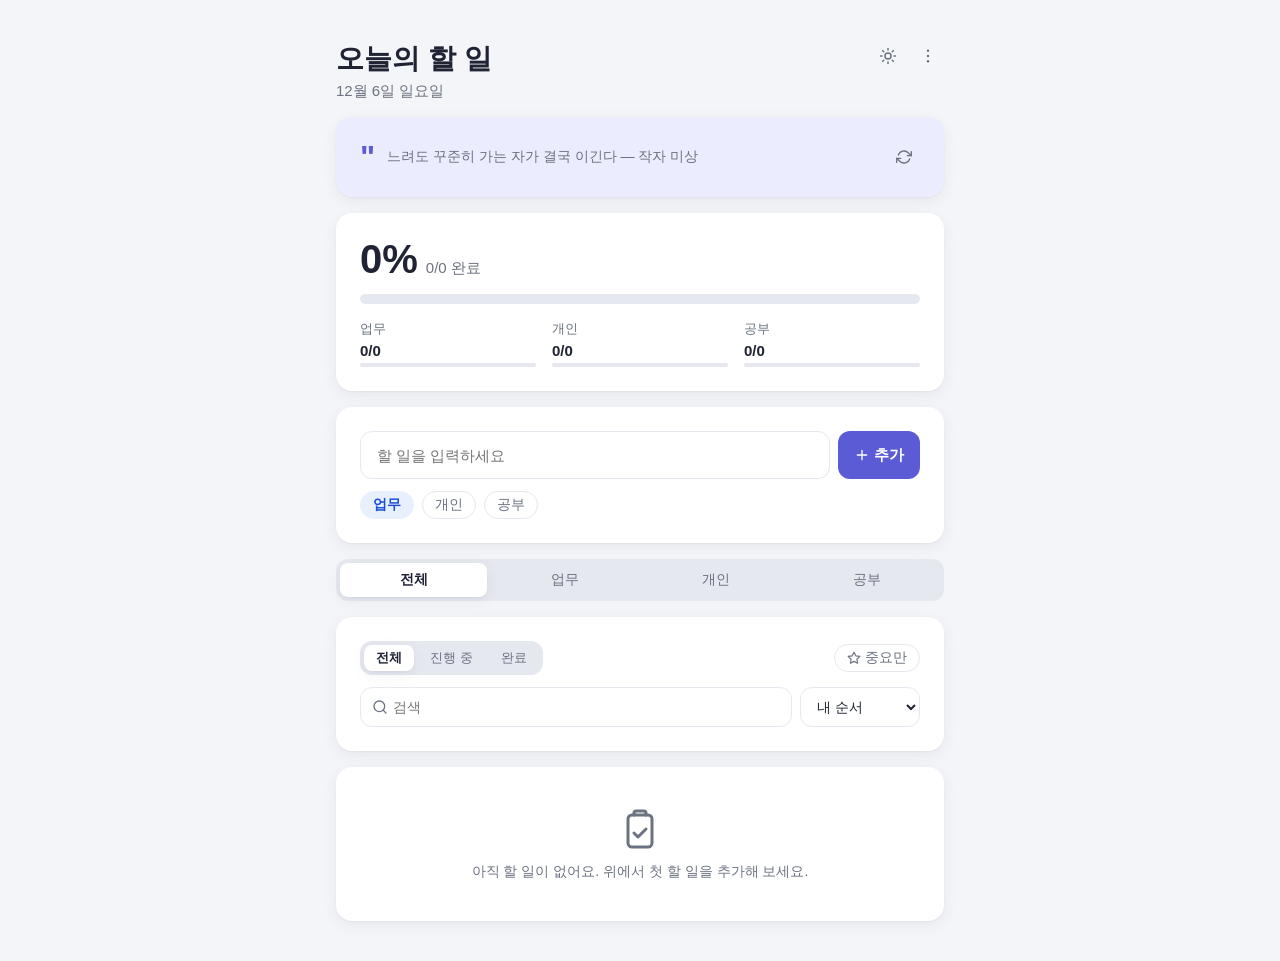
==== commit ee4987ec: "Add export/import, delete undo, day cleanup, and error handling More menu (header ⋮ button) with a c" ====
--- a/Study-02/todo-app/index.html
+++ b/Study-02/todo-app/index.html
@@ -31,9 +31,32 @@
           <h1>오늘의 할 일</h1>
           <p id="today-date" class="app-date"></p>
         </div>
-        <button type="button" id="theme-toggle" class="icon-button" aria-label="테마 바꾸기"></button>
+        <div class="header-actions">
+          <button type="button" id="theme-toggle" class="icon-button" aria-label="테마 바꾸기"></button>
+          <div class="more-menu-wrapper">
+            <button type="button" id="more-menu-toggle" class="icon-button" aria-label="더보기" aria-haspopup="true" aria-expanded="false">
+              <svg width="18" height="18" viewBox="0 0 24 24" fill="currentColor" aria-hidden="true"><circle cx="12" cy="5" r="1.6"/><circle cx="12" cy="12" r="1.6"/><circle cx="12" cy="19" r="1.6"/></svg>
+            </button>
+            <div id="more-menu" class="more-menu" role="menu" hidden>
+              <button type="button" id="menu-export" class="more-menu-item" role="menuitem" tabindex="-1">내보내기</button>
+              <button type="button" id="menu-import" class="more-menu-item" role="menuitem" tabindex="-1">가져오기</button>
+              <button type="button" id="menu-clear-completed" class="more-menu-item" role="menuitem" tabindex="-1">완료 항목 모두 삭제</button>
+            </div>
+          </div>
+        </div>
       </div>
     </header>
+
+    <input type="file" id="import-file-input" accept=".json" hidden>
+
+    <dialog id="import-dialog" class="import-dialog">
+      <p id="import-dialog-message"></p>
+      <div class="import-dialog-actions">
+        <button type="button" id="import-merge-btn" class="btn-secondary">현재 목록에 추가</button>
+        <button type="button" id="import-replace-btn" class="btn-secondary">현재 목록 대체</button>
+        <button type="button" id="import-cancel-btn" class="btn-secondary">취소</button>
+      </div>
+    </dialog>
 
     <!-- 오늘의 격언 카드: app.js의 renderQuote()가 채운다 -->
     <section class="card quote-card">
@@ -106,8 +129,8 @@
       <ul id="todo-list" class="todo-list"></ul>
     </section>
 
-    <!-- 안내 배너 영역: 다음 단계에서 채운다 -->
-    <div id="banner"></div>
+    <!-- 안내 배너 영역: app.js가 필요할 때 배너를 추가/제거한다 (여러 개가 동시에 쌓일 수 있다) -->
+    <div id="banner" class="banner-stack"></div>
   </main>
 
   <script src="app.js" defer></script>
--- a/Study-02/todo-app/style.css
+++ b/Study-02/todo-app/style.css
@@ -20,6 +20,14 @@
   --star-color: #f5b400;
   --star-bg: #fff7e0;
 
+  --warning-bg: #fff8e1;
+  --warning-border: #f5d99a;
+  --warning-text: #7a5b00;
+
+  --toast-bg: #1f2333;
+  --toast-text: #f4f5f9;
+  --toast-action-color: #b8b8ff;
+
   /* 둥근 정도 */
   --radius-card: 16px;
   --radius-control: 12px;
@@ -66,6 +74,10 @@
   --study-text: #fbbf24;
 
   --star-bg: #3a2f10;
+
+  --warning-bg: #3a2f10;
+  --warning-border: #5c4a1a;
+  --warning-text: #f5c451;
 }
 
 * {
@@ -111,7 +123,10 @@
 .search-input,
 .sort-select,
 .quote-card,
-.quote-mark {
+.quote-mark,
+.more-menu,
+.import-dialog,
+.banner {
   transition: background-color var(--transition-theme), color var(--transition-theme), border-color var(--transition-theme), box-shadow var(--transition-theme);
 }
 
@@ -143,6 +158,65 @@
   color: var(--text-secondary);
 }
 
+.header-actions {
+  display: flex;
+  align-items: center;
+  gap: var(--space-8);
+  flex-shrink: 0;
+}
+
+.more-menu-wrapper {
+  position: relative;
+}
+
+.more-menu {
+  position: absolute;
+  top: calc(100% + var(--space-8));
+  right: 0;
+  min-width: 190px;
+  display: flex;
+  flex-direction: column;
+  gap: var(--space-4);
+  padding: var(--space-8);
+  background: var(--card-bg);
+  border-radius: var(--radius-control);
+  box-shadow: var(--shadow);
+  z-index: 100;
+}
+
+.more-menu[hidden] {
+  display: none;
+}
+
+.more-menu-item {
+  display: block;
+  width: 100%;
+  text-align: left;
+  padding: var(--space-8) var(--space-12);
+  border: none;
+  border-radius: 8px;
+  background: transparent;
+  color: var(--text);
+  font-size: 14px;
+  cursor: pointer;
+  transition: background-color var(--transition-fast);
+}
+
+.more-menu-item:hover,
+.more-menu-item:focus-visible {
+  background: var(--bg);
+}
+
+.more-menu-item:disabled {
+  color: var(--text-secondary);
+  opacity: 0.5;
+  cursor: not-allowed;
+}
+
+.more-menu-item:disabled:hover {
+  background: transparent;
+}
+
 .card {
   background: var(--card-bg);
   border-radius: var(--radius-card);
@@ -152,6 +226,138 @@
 
 #banner:empty {
   display: none;
+}
+
+.banner-stack {
+  display: flex;
+  flex-direction: column;
+  gap: var(--space-12);
+}
+
+.banner {
+  display: flex;
+  align-items: center;
+  gap: var(--space-12);
+  padding: var(--space-16);
+  border-radius: var(--radius-card);
+  font-size: 14px;
+}
+
+.banner p {
+  flex: 1;
+  min-width: 160px;
+  margin: 0;
+}
+
+.banner-warning {
+  background: var(--warning-bg);
+  color: var(--warning-text);
+  border: 1px solid var(--warning-border);
+}
+
+.banner-info {
+  background: var(--primary-light);
+  color: var(--text);
+  flex-wrap: wrap;
+}
+
+.banner-actions {
+  display: flex;
+  gap: var(--space-8);
+  flex-shrink: 0;
+}
+
+.banner-actions .btn-primary {
+  height: 36px;
+  padding: 0 var(--space-12);
+  font-size: 14px;
+}
+
+.btn-secondary {
+  height: 36px;
+  padding: 0 var(--space-12);
+  border: 1px solid var(--border);
+  border-radius: var(--radius-control);
+  background: var(--card-bg);
+  color: var(--text);
+  font-size: 14px;
+  font-weight: 600;
+  cursor: pointer;
+  transition: background-color var(--transition-fast), filter var(--transition-fast), transform 0.1s ease;
+}
+
+.btn-secondary:hover {
+  background: var(--bg);
+}
+
+.btn-secondary:active {
+  transform: scale(.97);
+}
+
+/* ===== 삭제 실행 취소/알림 토스트 (라이트·다크 공통으로 항상 어두운 배경) ===== */
+.toast {
+  position: fixed;
+  left: 50%;
+  bottom: var(--space-24);
+  transform: translateX(-50%) translateY(20px);
+  display: flex;
+  align-items: center;
+  gap: var(--space-12);
+  max-width: calc(100vw - var(--space-32));
+  padding: var(--space-12) var(--space-16);
+  border-radius: var(--radius-pill);
+  background: var(--toast-bg);
+  color: var(--toast-text);
+  box-shadow: var(--shadow);
+  font-size: 14px;
+  opacity: 0;
+  pointer-events: none;
+  transition: opacity var(--transition-fast), transform var(--transition-fast);
+  z-index: 1000;
+}
+
+.toast.visible {
+  opacity: 1;
+  transform: translateX(-50%) translateY(0);
+  pointer-events: auto;
+}
+
+.toast-action {
+  flex-shrink: 0;
+  border: none;
+  background: none;
+  padding: 0;
+  color: var(--toast-action-color);
+  font-size: 14px;
+  font-weight: 700;
+  cursor: pointer;
+}
+
+/* ===== 가져오기 확인 dialog ===== */
+.import-dialog {
+  width: calc(100% - var(--space-32));
+  max-width: 360px;
+  border: none;
+  border-radius: var(--radius-card);
+  padding: var(--space-24);
+  background: var(--card-bg);
+  color: var(--text);
+  box-shadow: var(--shadow);
+}
+
+.import-dialog::backdrop {
+  background: rgba(0, 0, 0, 0.45);
+}
+
+.import-dialog p {
+  margin: 0 0 var(--space-16);
+  font-size: 15px;
+}
+
+.import-dialog-actions {
+  display: flex;
+  flex-direction: column;
+  gap: var(--space-8);
 }
 
 /* ===== 오늘의 격언 카드 ===== */
@@ -891,4 +1097,12 @@
   .sort-select {
     font-size: 13px;
   }
-}
+
+  .banner {
+    flex-wrap: wrap;
+  }
+
+  .more-menu {
+    min-width: 160px;
+  }
+}
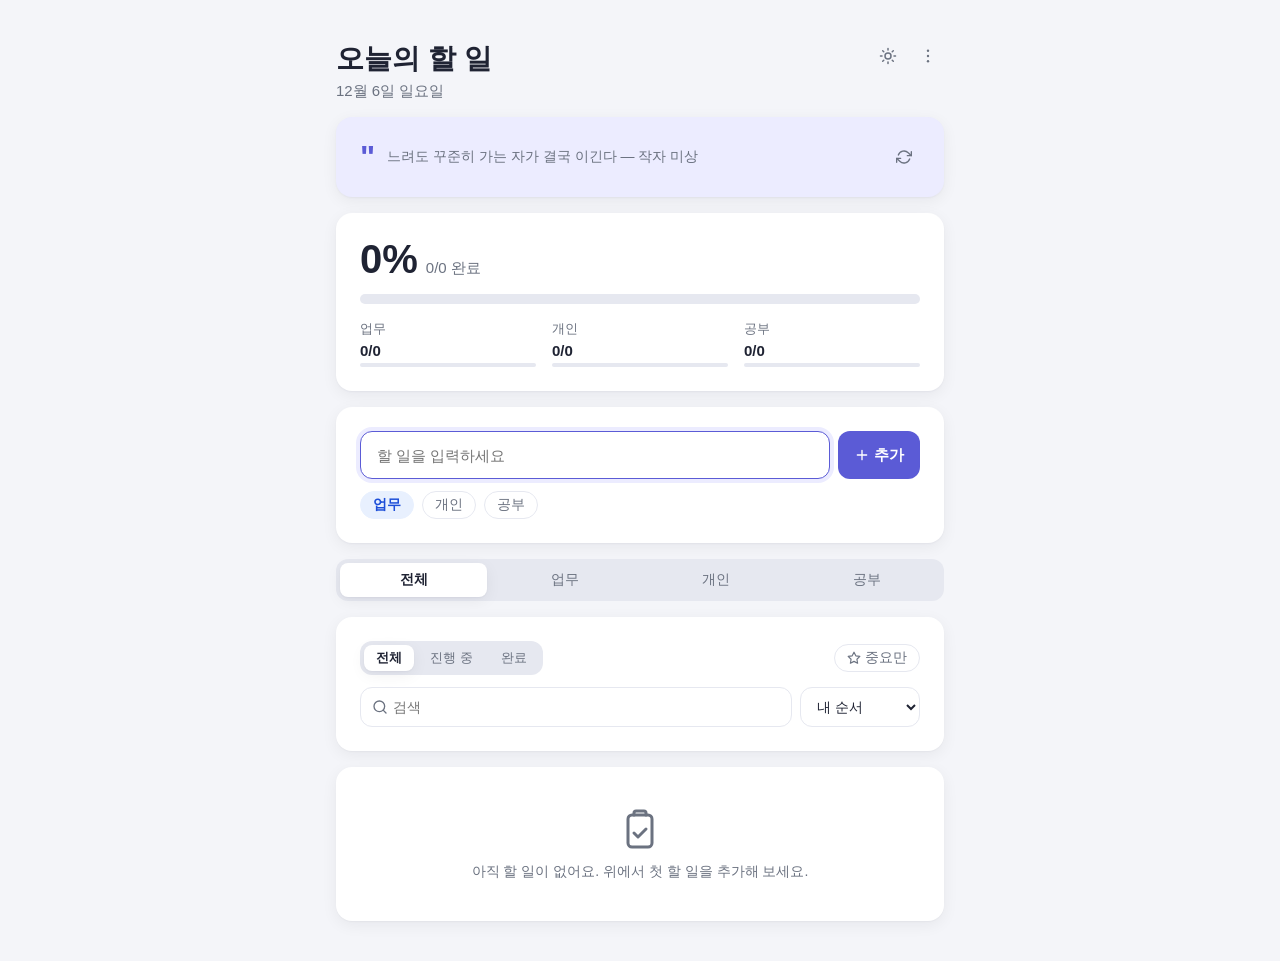
==== commit 49d43320: "Add keyword auto-classification, keyboard shortcuts, and a11y/cleanup pass classifyTodo(text) is a p" ====
--- a/Study-02/todo-app/index.html
+++ b/Study-02/todo-app/index.html
@@ -41,21 +41,34 @@
               <button type="button" id="menu-export" class="more-menu-item" role="menuitem" tabindex="-1">내보내기</button>
               <button type="button" id="menu-import" class="more-menu-item" role="menuitem" tabindex="-1">가져오기</button>
               <button type="button" id="menu-clear-completed" class="more-menu-item" role="menuitem" tabindex="-1">완료 항목 모두 삭제</button>
+              <button type="button" id="menu-shortcuts" class="more-menu-item" role="menuitem" tabindex="-1">단축키 보기</button>
             </div>
           </div>
         </div>
       </div>
     </header>
 
-    <input type="file" id="import-file-input" accept=".json" hidden>
+    <input type="file" id="import-file-input" accept=".json" hidden aria-label="가져올 파일 선택">
 
-    <dialog id="import-dialog" class="import-dialog">
+    <dialog id="import-dialog" class="app-dialog">
       <p id="import-dialog-message"></p>
       <div class="import-dialog-actions">
         <button type="button" id="import-merge-btn" class="btn-secondary">현재 목록에 추가</button>
         <button type="button" id="import-replace-btn" class="btn-secondary">현재 목록 대체</button>
         <button type="button" id="import-cancel-btn" class="btn-secondary">취소</button>
       </div>
+    </dialog>
+
+    <dialog id="shortcuts-dialog" class="app-dialog shortcuts-dialog">
+      <h2>단축키</h2>
+      <dl class="shortcuts-list">
+        <div class="shortcuts-row"><dt>N</dt><dd>새 할 일 입력창 포커스</dd></div>
+        <div class="shortcuts-row"><dt>/</dt><dd>검색창 포커스</dd></div>
+        <div class="shortcuts-row"><dt>?</dt><dd>이 도움말 열기</dd></div>
+        <div class="shortcuts-row"><dt>Esc</dt><dd>열린 메뉴/창 닫기</dd></div>
+        <div class="shortcuts-row"><dt>Alt + ↑ / ↓</dt><dd>드래그 핸들에서 순서 바꾸기</dd></div>
+      </dl>
+      <button type="button" id="shortcuts-close-btn" class="btn-secondary">닫기</button>
     </dialog>
 
     <!-- 오늘의 격언 카드: app.js의 renderQuote()가 채운다 -->
@@ -66,13 +79,13 @@
     </section>
 
     <!-- 진행률 카드: app.js의 buildProgressSkeleton()/updateProgress()가 채운다 -->
-    <section id="progress" class="card progress-card"></section>
+    <section id="progress" class="card progress-card" aria-live="polite"></section>
 
     <!-- 할 일 입력 카드 -->
     <section class="card input-card">
       <form id="todo-form" class="todo-form">
         <div class="todo-form-row">
-          <input type="text" id="todo-input" class="todo-input" placeholder="할 일을 입력하세요" maxlength="100">
+          <input type="text" id="todo-input" class="todo-input" placeholder="할 일을 입력하세요" maxlength="100" aria-label="새 할 일">
           <button type="submit" class="btn-primary">
             <svg width="16" height="16" viewBox="0 0 24 24" fill="none" stroke="currentColor" stroke-width="2" stroke-linecap="round" stroke-linejoin="round" aria-hidden="true"><path d="M12 5v14M5 12h14"/></svg>
             <span>추가</span>
@@ -89,6 +102,7 @@
           <input type="radio" name="category" id="category-study" class="chip-input" value="study">
           <label for="category-study" class="chip chip-study">공부</label>
         </div>
+        <p id="auto-classify-label" class="auto-classify-label" aria-live="polite" hidden></p>
       </form>
     </section>
 
@@ -107,7 +121,7 @@
       <div class="list-controls-row">
         <div class="search-box">
           <svg class="search-icon" width="16" height="16" viewBox="0 0 24 24" fill="none" stroke="currentColor" stroke-width="2" stroke-linecap="round" stroke-linejoin="round" aria-hidden="true"><circle cx="11" cy="11" r="8"/><path d="m21 21-4.3-4.3"/></svg>
-          <input type="text" id="search-input" class="search-input" placeholder="검색">
+          <input type="text" id="search-input" class="search-input" placeholder="검색" aria-label="검색">
           <button type="button" id="search-clear" class="icon-button search-clear" aria-label="검색어 지우기" hidden>
             <svg width="14" height="14" viewBox="0 0 24 24" fill="none" stroke="currentColor" stroke-width="2" stroke-linecap="round" stroke-linejoin="round" aria-hidden="true"><path d="M18 6 6 18M6 6l12 12"/></svg>
           </button>
@@ -130,7 +144,7 @@
     </section>
 
     <!-- 안내 배너 영역: app.js가 필요할 때 배너를 추가/제거한다 (여러 개가 동시에 쌓일 수 있다) -->
-    <div id="banner" class="banner-stack"></div>
+    <div id="banner" class="banner-stack" aria-live="polite"></div>
   </main>
 
   <script src="app.js" defer></script>
--- a/Study-02/todo-app/style.css
+++ b/Study-02/todo-app/style.css
@@ -125,7 +125,7 @@
 .quote-card,
 .quote-mark,
 .more-menu,
-.import-dialog,
+.app-dialog,
 .banner {
   transition: background-color var(--transition-theme), color var(--transition-theme), border-color var(--transition-theme), box-shadow var(--transition-theme);
 }
@@ -333,8 +333,8 @@
   cursor: pointer;
 }
 
-/* ===== 가져오기 확인 dialog ===== */
-.import-dialog {
+/* ===== dialog 공용 (가져오기 확인, 단축키 도움말) ===== */
+.app-dialog {
   width: calc(100% - var(--space-32));
   max-width: 360px;
   border: none;
@@ -345,11 +345,11 @@
   box-shadow: var(--shadow);
 }
 
-.import-dialog::backdrop {
+.app-dialog::backdrop {
   background: rgba(0, 0, 0, 0.45);
 }
 
-.import-dialog p {
+.app-dialog p {
   margin: 0 0 var(--space-16);
   font-size: 15px;
 }
@@ -358,6 +358,44 @@
   display: flex;
   flex-direction: column;
   gap: var(--space-8);
+}
+
+.shortcuts-dialog h2 {
+  margin: 0 0 var(--space-16);
+  font-size: 18px;
+}
+
+.shortcuts-list {
+  margin: 0 0 var(--space-16);
+  display: flex;
+  flex-direction: column;
+  gap: var(--space-8);
+}
+
+.shortcuts-row {
+  display: flex;
+  align-items: center;
+  justify-content: space-between;
+  gap: var(--space-12);
+}
+
+.shortcuts-row dt {
+  flex-shrink: 0;
+  margin: 0;
+  padding: var(--space-4) var(--space-8);
+  border: 1px solid var(--border);
+  border-radius: 6px;
+  background: var(--bg);
+  font-family: monospace;
+  font-size: 13px;
+  font-weight: 600;
+}
+
+.shortcuts-row dd {
+  margin: 0;
+  color: var(--text-secondary);
+  font-size: 14px;
+  text-align: right;
 }
 
 /* ===== 오늘의 격언 카드 ===== */
@@ -642,6 +680,29 @@
   outline-offset: 2px;
 }
 
+.auto-classify-label {
+  margin: calc(-1 * var(--space-4)) 0 0;
+  font-size: 12px;
+  color: var(--text-secondary);
+}
+
+/* 자동 분류로 카테고리 칩이 바뀔 때 살짝 강조하는 효과 */
+@keyframes chip-flash {
+  0% {
+    transform: scale(1);
+  }
+  40% {
+    transform: scale(1.08);
+  }
+  100% {
+    transform: scale(1);
+  }
+}
+
+.chip-flash {
+  animation: chip-flash 0.2s ease;
+}
+
 /* ===== 필터 탭 (세그먼트 컨트롤) ===== */
 .filter-tabs {
   display: flex;
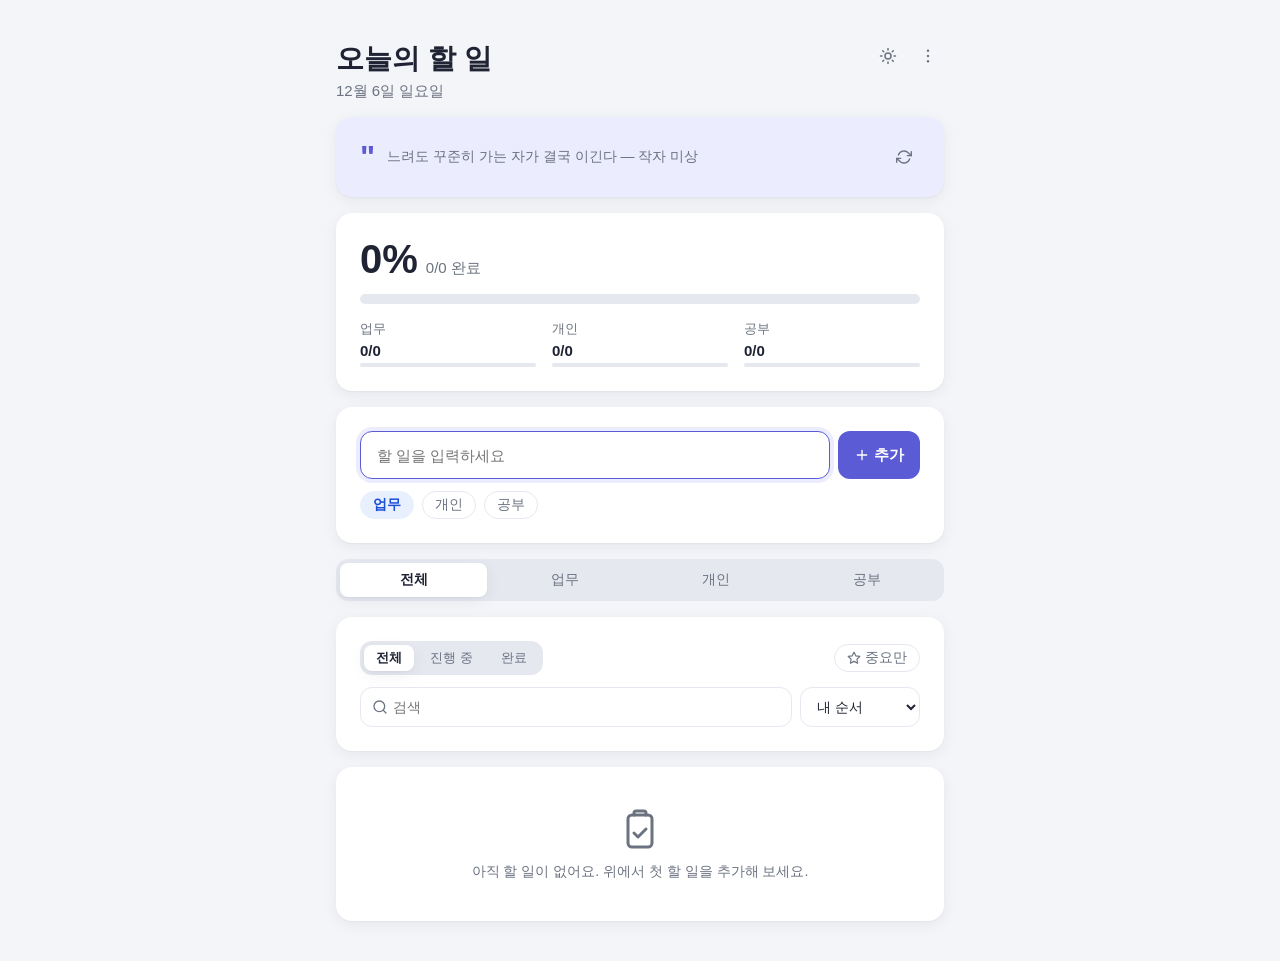
==== commit 2b858669: "Fix category edit being discarded, add auto-classify settings Editing a todo's category via the sele" ====
--- a/Study-02/todo-app/index.html
+++ b/Study-02/todo-app/index.html
@@ -41,6 +41,7 @@
               <button type="button" id="menu-export" class="more-menu-item" role="menuitem" tabindex="-1">내보내기</button>
               <button type="button" id="menu-import" class="more-menu-item" role="menuitem" tabindex="-1">가져오기</button>
               <button type="button" id="menu-clear-completed" class="more-menu-item" role="menuitem" tabindex="-1">완료 항목 모두 삭제</button>
+              <button type="button" id="menu-classify-settings" class="more-menu-item" role="menuitem" tabindex="-1">자동 분류 설정</button>
               <button type="button" id="menu-shortcuts" class="more-menu-item" role="menuitem" tabindex="-1">단축키 보기</button>
             </div>
           </div>
@@ -69,6 +70,33 @@
         <div class="shortcuts-row"><dt>Alt + ↑ / ↓</dt><dd>드래그 핸들에서 순서 바꾸기</dd></div>
       </dl>
       <button type="button" id="shortcuts-close-btn" class="btn-secondary">닫기</button>
+    </dialog>
+
+    <dialog id="classify-settings-dialog" class="app-dialog">
+      <h2>자동 분류 설정</h2>
+
+      <div class="settings-row">
+        <label for="classify-enabled-toggle">자동 분류 사용</label>
+        <input type="checkbox" id="classify-enabled-toggle" class="settings-checkbox">
+      </div>
+
+      <div class="settings-row">
+        <label for="classify-suggestion-toggle">분류 제안 표시</label>
+        <input type="checkbox" id="classify-suggestion-toggle" class="settings-checkbox">
+      </div>
+
+      <div class="settings-row">
+        <label for="classify-threshold-select">민감도(임계값)</label>
+        <select id="classify-threshold-select" class="sort-select">
+          <option value="1">낮음 (키워드 1개 이상)</option>
+          <option value="2">보통 (2개 이상)</option>
+          <option value="3">높음 (3개 이상)</option>
+        </select>
+      </div>
+
+      <p class="settings-hint">임계값을 올리면 키워드가 더 많이 겹치는 확실한 경우에만 자동으로 분류해요.</p>
+
+      <button type="button" id="classify-settings-close-btn" class="btn-secondary">닫기</button>
     </dialog>
 
     <!-- 오늘의 격언 카드: app.js의 renderQuote()가 채운다 -->
--- a/Study-02/todo-app/style.css
+++ b/Study-02/todo-app/style.css
@@ -398,6 +398,32 @@
   text-align: right;
 }
 
+.settings-row {
+  display: flex;
+  align-items: center;
+  justify-content: space-between;
+  gap: var(--space-12);
+  margin-bottom: var(--space-16);
+}
+
+.settings-row label {
+  font-size: 14px;
+  color: var(--text);
+}
+
+.settings-checkbox {
+  width: 18px;
+  height: 18px;
+  accent-color: var(--primary);
+  cursor: pointer;
+}
+
+.settings-hint {
+  margin: calc(-1 * var(--space-8)) 0 var(--space-16);
+  font-size: 12px;
+  color: var(--text-secondary);
+}
+
 /* ===== 오늘의 격언 카드 ===== */
 .quote-card {
   display: flex;
